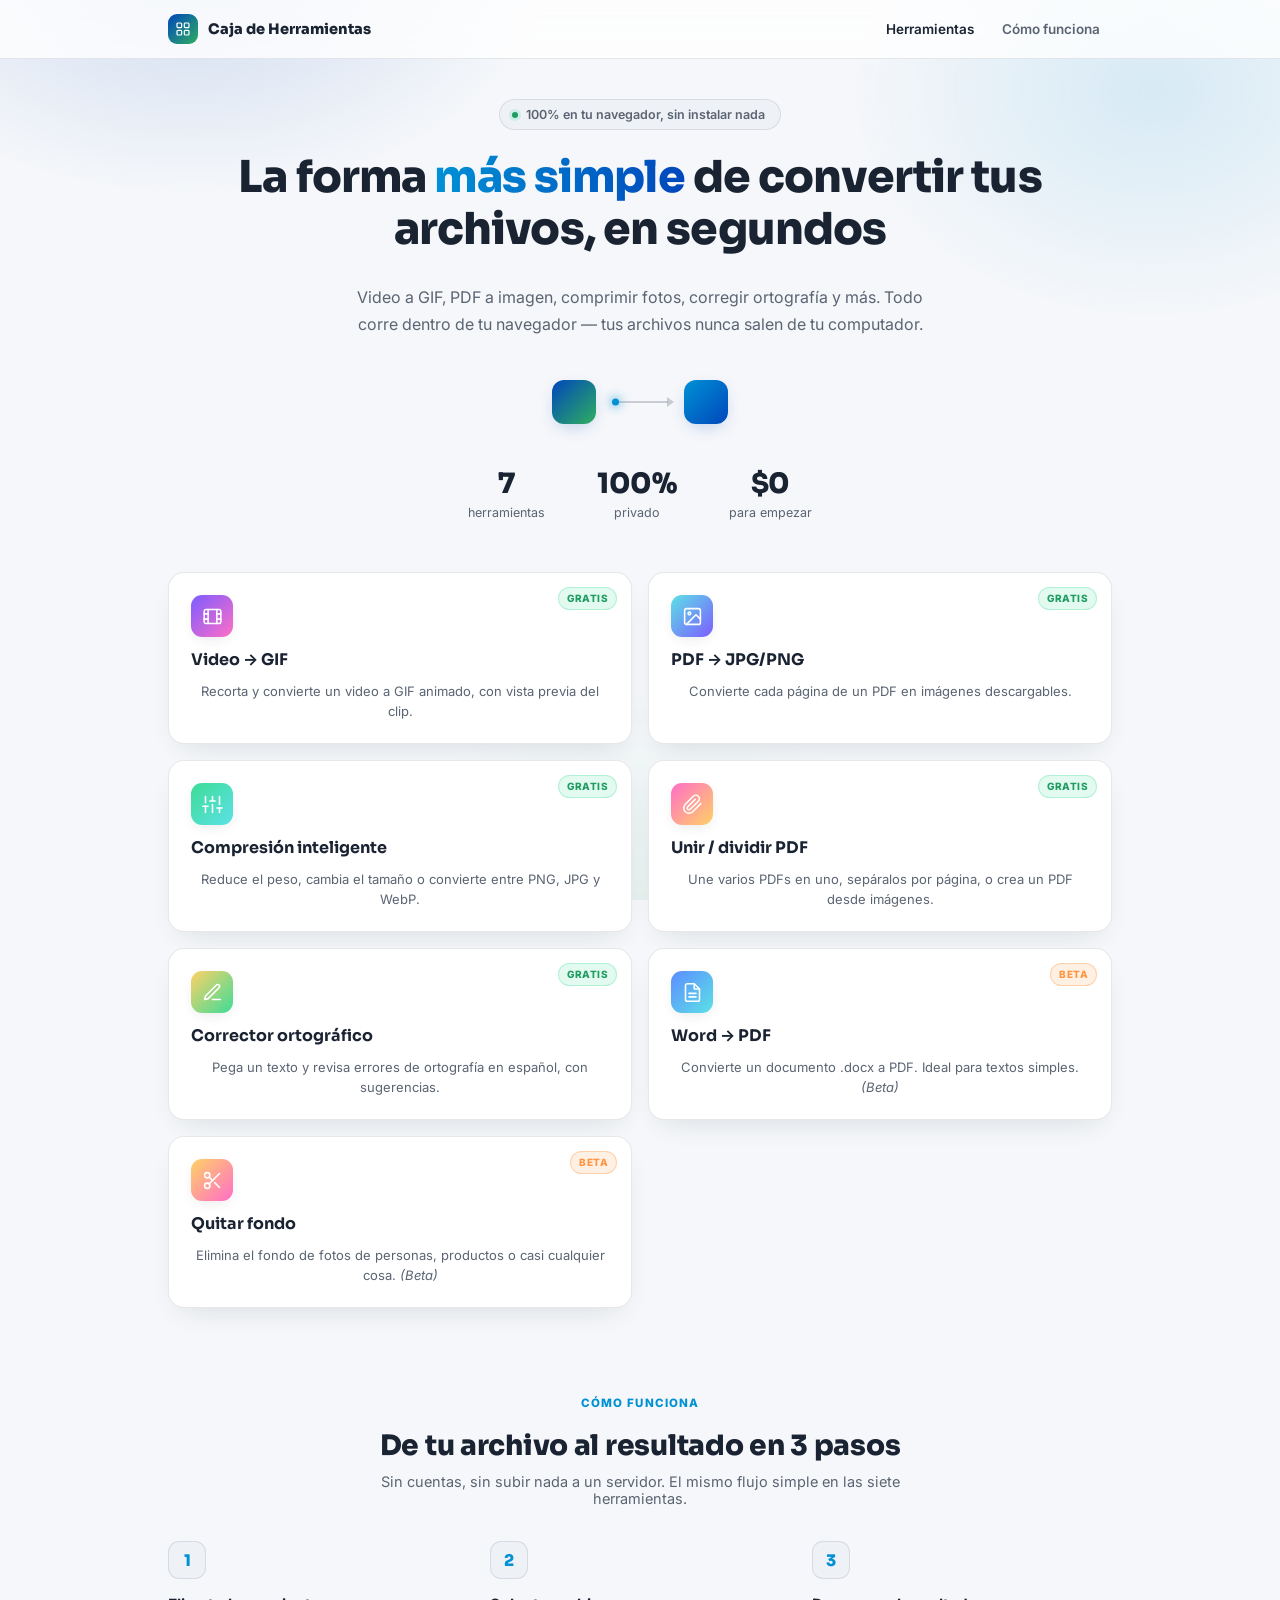
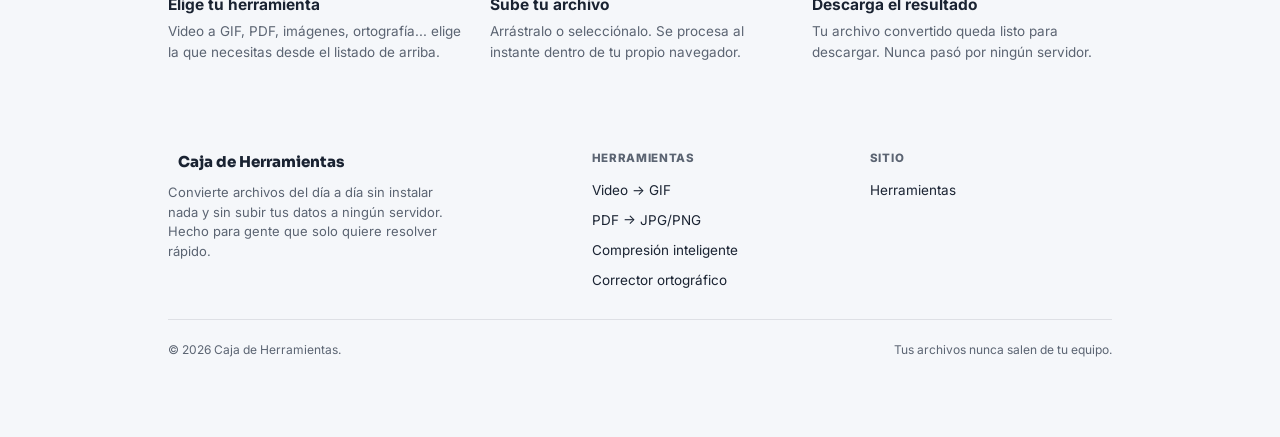
==== index.html @ 7383a906 "Copia inicial de banco (v2 tema claro) desde herramientas Tema claro inspirado en bci.cl (paleta azu" ====
<!DOCTYPE html>
<html lang="es">
<head>
<meta charset="UTF-8">
<meta name="viewport" content="width=device-width, initial-scale=1.0">
<meta name="theme-color" content="#f5f7fa">
<title>Caja de Herramientas</title>
<meta name="description" content="Convierte video a GIF, PDF a imagen, comprime fotos y más — todo 100% en tu navegador, sin subir archivos a ningún servidor.">
<link rel="icon" href="data:image/svg+xml,<svg xmlns=%22http://www.w3.org/2000/svg%22 viewBox=%220 0 100 100%22><text y=%22.9em%22 font-size=%2290%22>🧰</text></svg>">
<link rel="preconnect" href="https://fonts.googleapis.com">
<link rel="preconnect" href="https://fonts.gstatic.com" crossorigin>
<link href="https://fonts.googleapis.com/css2?family=Inter:wght@400;500;600;700&family=Sora:wght@600;700;800&display=swap" rel="stylesheet">
<link rel="stylesheet" href="assets/style.css?v=11">
<style>
  .section-head{
    text-align:center;
    margin:0 0 8px;
  }
  .section-head h2{
    font-size:28px;
    margin:0 0 10px;
    font-weight:800;
    letter-spacing:-0.01em;
  }
  .section-head p{ color:var(--muted); margin:0; font-size:14.5px; max-width:520px; margin-left:auto; margin-right:auto; }
  .section{ margin:88px 0; scroll-margin-top:84px; }
  .tool-card .plan-tag{ position:absolute; top:14px; right:14px; }
  .pricing-teaser{
    text-align:center;
    background:var(--panel);
    border:1px solid var(--border);
    border-radius:var(--radius);
    padding:44px 30px;
    margin-top:34px;
  }
  .pricing-teaser .cta-btn{ width:auto; display:inline-block; padding:14px 30px; margin-top:22px; }
</style>
</head>
<body>
<div class="bg-glow"></div>

<nav class="topnav">
  <div class="topnav-inner">
    <a class="topnav-brand" href="index.html">
      <span class="nav-badge"><svg viewBox="0 0 24 24" fill="none" stroke="currentColor" stroke-width="1.8" stroke-linecap="round" stroke-linejoin="round"><rect x="3" y="3" width="7" height="7" rx="1.5"></rect><rect x="14" y="3" width="7" height="7" rx="1.5"></rect><rect x="3" y="14" width="7" height="7" rx="1.5"></rect><rect x="14" y="14" width="7" height="7" rx="1.5"></rect></svg></span>
      <span class="brand-text">Caja de Herramientas</span>
    </a>
    <div class="topnav-links">
      <a href="index.html" class="active">Herramientas</a>
      <a href="#como-funciona">Cómo funciona</a>
    </div>
  </div>
</nav>

<div class="wrap wide">

  <section class="hero-section" id="herramientas">
    <span class="eyebrow"><span class="dot"></span> 100% en tu navegador, sin instalar nada</span>
    <h1>La forma <span class="grad">más simple</span> de convertir tus archivos, en segundos</h1>
    <p class="sub">Video a GIF, PDF a imagen, comprimir fotos, corregir ortografía y más. Todo corre dentro de tu navegador — tus archivos nunca salen de tu computador.</p>

    <div class="convert-anim" aria-hidden="true">
      <div class="convert-icon from">
        <span class="ci"><svg viewBox="0 0 24 24" fill="none" stroke="currentColor" stroke-width="1.8" stroke-linecap="round" stroke-linejoin="round"><rect x="2.5" y="4" width="19" height="16" rx="2"></rect><line x1="7" y1="4" x2="7" y2="20"></line><line x1="17" y1="4" x2="17" y2="20"></line><line x1="2.5" y1="9" x2="7" y2="9"></line><line x1="2.5" y1="15" x2="7" y2="15"></line><line x1="17" y1="9" x2="21.5" y2="9"></line><line x1="17" y1="15" x2="21.5" y2="15"></line></svg></span>
        <span class="ci"><svg viewBox="0 0 24 24" fill="none" stroke="currentColor" stroke-width="1.8" stroke-linecap="round" stroke-linejoin="round"><path d="M14 2H6a2 2 0 00-2 2v16a2 2 0 002 2h12a2 2 0 002-2V8z"></path><polyline points="14 2 14 8 20 8"></polyline><line x1="16" y1="13" x2="8" y2="13"></line><line x1="16" y1="17" x2="8" y2="17"></line></svg></span>
        <span class="ci"><svg viewBox="0 0 24 24" fill="none" stroke="currentColor" stroke-width="1.8" stroke-linecap="round" stroke-linejoin="round"><rect x="3" y="3" width="18" height="18" rx="2"></rect><circle cx="8.5" cy="8.5" r="1.5"></circle><path d="M21 15l-5-5L5 21"></path></svg></span>
      </div>
      <div class="convert-arrow"><span class="flow-dot"></span></div>
      <div class="convert-icon to">
        <span class="ci"><svg viewBox="0 0 24 24" fill="none" stroke="currentColor" stroke-width="1.8" stroke-linecap="round" stroke-linejoin="round"><rect x="3" y="3" width="18" height="18" rx="2"></rect><circle cx="8.5" cy="8.5" r="1.5"></circle><path d="M21 15l-5-5L5 21"></path></svg></span>
        <span class="ci"><svg viewBox="0 0 24 24" fill="none" stroke="currentColor" stroke-width="1.8" stroke-linecap="round" stroke-linejoin="round"><rect x="3" y="3" width="18" height="18" rx="2"></rect><circle cx="8.5" cy="8.5" r="1.5"></circle><path d="M21 15l-5-5L5 21"></path></svg></span>
        <span class="ci"><svg viewBox="0 0 24 24" fill="none" stroke="currentColor" stroke-width="1.8" stroke-linecap="round" stroke-linejoin="round"><path d="M14 2H6a2 2 0 00-2 2v16a2 2 0 002 2h12a2 2 0 002-2V8z"></path><polyline points="14 2 14 8 20 8"></polyline><line x1="16" y1="13" x2="8" y2="13"></line><line x1="16" y1="17" x2="8" y2="17"></line></svg></span>
      </div>
    </div>

    <div class="stat-row" style="margin-bottom:52px;">
      <div class="stat"><div class="n">7</div><div class="l">herramientas</div></div>
      <div class="stat"><div class="n">100%</div><div class="l">privado</div></div>
      <div class="stat"><div class="n">$0</div><div class="l">para empezar</div></div>
    </div>

    <div class="tool-grid" style="margin-top:34px;">
      <a class="tool-card" href="tools/video-a-gif.html" style="--tc-a:#7c5cff; --tc-b:#ff6ec7;">
        <div class="tool-icon"><svg viewBox="0 0 24 24" fill="none" stroke="currentColor" stroke-width="1.8" stroke-linecap="round" stroke-linejoin="round"><rect x="2.5" y="4" width="19" height="16" rx="2"></rect><line x1="7" y1="4" x2="7" y2="20"></line><line x1="17" y1="4" x2="17" y2="20"></line><line x1="2.5" y1="9" x2="7" y2="9"></line><line x1="2.5" y1="15" x2="7" y2="15"></line><line x1="17" y1="9" x2="21.5" y2="9"></line><line x1="17" y1="15" x2="21.5" y2="15"></line></svg></div>
        <h3>Video → GIF <span class="go-arrow">→</span></h3>
        <p>Recorta y convierte un video a GIF animado, con vista previa del clip.</p>
        <span class="plan-tag free">Gratis</span>
      </a>

      <a class="tool-card" href="tools/pdf-a-imagen.html" style="--tc-a:#5ce1e6; --tc-b:#7c5cff;">
        <div class="tool-icon"><svg viewBox="0 0 24 24" fill="none" stroke="currentColor" stroke-width="1.8" stroke-linecap="round" stroke-linejoin="round"><rect x="3" y="3" width="18" height="18" rx="2"></rect><circle cx="8.5" cy="8.5" r="1.5"></circle><path d="M21 15l-5-5L5 21"></path></svg></div>
        <h3>PDF → JPG/PNG <span class="go-arrow">→</span></h3>
        <p>Convierte cada página de un PDF en imágenes descargables.</p>
        <span class="plan-tag free">Gratis</span>
      </a>

      <a class="tool-card" href="tools/imagen.html" style="--tc-a:#3ddc97; --tc-b:#5ce1e6;">
        <div class="tool-icon"><svg viewBox="0 0 24 24" fill="none" stroke="currentColor" stroke-width="1.8" stroke-linecap="round" stroke-linejoin="round"><line x1="4" y1="21" x2="4" y2="14"></line><line x1="4" y1="10" x2="4" y2="3"></line><line x1="12" y1="21" x2="12" y2="12"></line><line x1="12" y1="8" x2="12" y2="3"></line><line x1="20" y1="21" x2="20" y2="16"></line><line x1="20" y1="12" x2="20" y2="3"></line><line x1="1" y1="14" x2="7" y2="14"></line><line x1="9" y1="8" x2="15" y2="8"></line><line x1="17" y1="16" x2="23" y2="16"></line></svg></div>
        <h3>Compresión inteligente <span class="go-arrow">→</span></h3>
        <p>Reduce el peso, cambia el tamaño o convierte entre PNG, JPG y WebP.</p>
        <span class="plan-tag free">Gratis</span>
      </a>

      <a class="tool-card" href="tools/pdf-utilidades.html" style="--tc-a:#ff6ec7; --tc-b:#ffd166;">
        <div class="tool-icon"><svg viewBox="0 0 24 24" fill="none" stroke="currentColor" stroke-width="1.8" stroke-linecap="round" stroke-linejoin="round"><path d="M21.44 11.05l-9.19 9.19a6 6 0 01-8.49-8.49l9.19-9.19a4 4 0 015.66 5.66l-9.2 9.19a2 2 0 01-2.83-2.83l8.49-8.48"></path></svg></div>
        <h3>Unir / dividir PDF <span class="go-arrow">→</span></h3>
        <p>Une varios PDFs en uno, sepáralos por página, o crea un PDF desde imágenes.</p>
        <span class="plan-tag free">Gratis</span>
      </a>

      <a class="tool-card" href="tools/corrector.html" style="--tc-a:#ffd166; --tc-b:#3ddc97;">
        <div class="tool-icon"><svg viewBox="0 0 24 24" fill="none" stroke="currentColor" stroke-width="1.8" stroke-linecap="round" stroke-linejoin="round"><path d="M12 20h9"></path><path d="M16.5 3.5a2.121 2.121 0 013 3L7 19l-4 1 1-4L16.5 3.5z"></path></svg></div>
        <h3>Corrector ortográfico <span class="go-arrow">→</span></h3>
        <p>Pega un texto y revisa errores de ortografía en español, con sugerencias.</p>
        <span class="plan-tag free">Gratis</span>
      </a>

      <a class="tool-card" href="tools/word-a-pdf.html" style="--tc-a:#5c8dff; --tc-b:#5ce1e6;">
        <div class="tool-icon"><svg viewBox="0 0 24 24" fill="none" stroke="currentColor" stroke-width="1.8" stroke-linecap="round" stroke-linejoin="round"><path d="M14 2H6a2 2 0 00-2 2v16a2 2 0 002 2h12a2 2 0 002-2V8z"></path><polyline points="14 2 14 8 20 8"></polyline><line x1="16" y1="13" x2="8" y2="13"></line><line x1="16" y1="17" x2="8" y2="17"></line></svg></div>
        <h3>Word → PDF <span class="go-arrow">→</span></h3>
        <p>Convierte un documento .docx a PDF. Ideal para textos simples. <em>(Beta)</em></p>
        <span class="plan-tag beta">Beta</span>
      </a>

      <a class="tool-card" href="tools/quitar-fondo.html" style="--tc-a:#ffd166; --tc-b:#ff6ec7;">
        <div class="tool-icon"><svg viewBox="0 0 24 24" fill="none" stroke="currentColor" stroke-width="1.8" stroke-linecap="round" stroke-linejoin="round"><circle cx="6" cy="6" r="3"></circle><circle cx="6" cy="18" r="3"></circle><line x1="20" y1="4" x2="8.12" y2="15.88"></line><line x1="14.47" y1="14.48" x2="20" y2="20"></line><line x1="8.12" y1="8.12" x2="12" y2="12"></line></svg></div>
        <h3>Quitar fondo <span class="go-arrow">→</span></h3>
        <p>Elimina el fondo de fotos de personas, productos o casi cualquier cosa. <em>(Beta)</em></p>
        <span class="plan-tag beta">Beta</span>
      </a>
    </div>
  </section>

  <section class="section" id="como-funciona">
    <div class="section-head">
      <div class="eyebrow-label">Cómo funciona</div>
      <h2>De tu archivo al resultado en 3 pasos</h2>
      <p>Sin cuentas, sin subir nada a un servidor. El mismo flujo simple en las siete herramientas.</p>
    </div>
    <div class="steps-grid">
      <div class="step-card">
        <div class="num">1</div>
        <h4>Elige tu herramienta</h4>
        <p>Video a GIF, PDF, imágenes, ortografía... elige la que necesitas desde el listado de arriba.</p>
      </div>
      <div class="step-card">
        <div class="num">2</div>
        <h4>Sube tu archivo</h4>
        <p>Arrástralo o selecciónalo. Se procesa al instante dentro de tu propio navegador.</p>
      </div>
      <div class="step-card">
        <div class="num">3</div>
        <h4>Descarga el resultado</h4>
        <p>Tu archivo convertido queda listo para descargar. Nunca pasó por ningún servidor.</p>
      </div>
    </div>
  </section>

  <footer>
    <div class="site-footer-grid">
      <div>
        <div class="brand-col">
          <span class="nav-badge"><svg viewBox="0 0 24 24" fill="none" stroke="currentColor" stroke-width="1.8" stroke-linecap="round" stroke-linejoin="round"><rect x="3" y="3" width="7" height="7" rx="1.5"></rect><rect x="14" y="3" width="7" height="7" rx="1.5"></rect><rect x="3" y="14" width="7" height="7" rx="1.5"></rect><rect x="14" y="14" width="7" height="7" rx="1.5"></rect></svg></span>
          <span class="name">Caja de Herramientas</span>
        </div>
        <p class="tagline">Convierte archivos del día a día sin instalar nada y sin subir tus datos a ningún servidor. Hecho para gente que solo quiere resolver rápido.</p>
      </div>
      <div>
        <h5>Herramientas</h5>
        <ul>
          <li><a href="tools/video-a-gif.html">Video → GIF</a></li>
          <li><a href="tools/pdf-a-imagen.html">PDF → JPG/PNG</a></li>
          <li><a href="tools/imagen.html">Compresión inteligente</a></li>
          <li><a href="tools/corrector.html">Corrector ortográfico</a></li>
        </ul>
      </div>
      <div>
        <h5>Sitio</h5>
        <ul>
          <li><a href="index.html">Herramientas</a></li>
        </ul>
      </div>
    </div>
    <div class="footer-bottom">
      <span>© 2026 Caja de Herramientas.</span>
      <span>Tus archivos nunca salen de tu equipo.</span>
    </div>
  </footer>
</div>
</body>
</html>
---- assets/style.css ----
:root{
  --bg:#f5f7fa;
  --panel:rgba(255,255,255,0.85);
  --panel-solid:#ffffff;
  --panel-2:#eef1f6;
  --border:rgba(26,35,50,0.10);
  --border-strong:rgba(26,35,50,0.20);
  --text:#1a2332;
  --muted:#5b6472;
  --accent:#0047bb;
  --accent-2:#0091d5;
  --accent-3:#2fae60;
  --danger:#d1394a;
  --ok:#1f9d63;
  --radius:18px;
  --radius-sm:12px;
}
*{box-sizing:border-box;}
html{ overflow-x:hidden; min-height:100%; }
body{
  margin:0;
  font-family:"Inter", -apple-system,BlinkMacSystemFont,"Segoe UI",Roboto,Helvetica,Arial,sans-serif;
  background:var(--bg);
  color:var(--text);
  min-height:100%;
  position:relative;
  -webkit-font-smoothing:antialiased;
}
h1, h2, h3, .brand-text{
  font-family:"Sora", "Inter", -apple-system, sans-serif;
}

.bg-glow{
  position:fixed;
  inset:0;
  z-index:0;
  pointer-events:none;
  background:
    radial-gradient(600px 400px at 15% -5%, rgba(0,71,187,0.16), transparent 60%),
    radial-gradient(500px 380px at 90% 10%, rgba(0,145,213,0.12), transparent 60%),
    radial-gradient(500px 500px at 50% 110%, rgba(47,174,96,0.10), transparent 60%);
  animation:drift 18s ease-in-out infinite alternate;
}
@keyframes drift{
  0%{ transform:translate3d(0,0,0) scale(1); }
  100%{ transform:translate3d(0,-18px,0) scale(1.04); }
}

.wrap{
  position:relative;
  z-index:1;
  max-width:720px;
  margin:0 auto;
  padding:32px 18px 80px;
}
.wrap.wide{ max-width:980px; }

.back-link{
  display:inline-flex;
  align-items:center;
  gap:6px;
  color:var(--muted);
  text-decoration:none;
  font-size:13px;
  font-weight:600;
  margin-bottom:18px;
  transition:color .15s ease;
}
.back-link:hover{ color:var(--text); }

/* Top navigation */
.topnav{
  position:sticky;
  top:0;
  z-index:15;
  background:rgba(255,255,255,0.78);
  backdrop-filter:blur(16px);
  -webkit-backdrop-filter:blur(16px);
  border-bottom:1px solid var(--border);
}
.topnav-inner{
  max-width:980px;
  margin:0 auto;
  padding:13px 18px;
  display:flex;
  align-items:center;
  justify-content:space-between;
  gap:12px;
}
.topnav-brand{
  display:flex;
  align-items:center;
  gap:10px;
  text-decoration:none;
  color:var(--text);
  font-weight:800;
  font-size:14.5px;
  white-space:nowrap;
}
.topnav-brand .nav-badge{
  width:30px;
  height:30px;
  border-radius:9px;
  background:linear-gradient(135deg,var(--accent),var(--accent-3));
  display:flex;
  align-items:center;
  justify-content:center;
  flex-shrink:0;
}
.topnav-brand .nav-badge svg{ width:16px; height:16px; stroke:#fff; }
.topnav-links{
  display:flex;
  gap:4px;
  align-items:center;
}
.topnav-links a{
  color:var(--muted);
  text-decoration:none;
  font-size:13.5px;
  font-weight:600;
  padding:8px 12px;
  border-radius:8px;
  transition:background .15s ease, color .15s ease;
  white-space:nowrap;
}
.topnav-links a:hover{ color:var(--text); background:var(--panel-2); }
.topnav-links a.active{ color:var(--text); }
.topnav-links a.cta{
  color:#fff;
  background:linear-gradient(90deg,var(--accent),var(--accent-3));
}
.topnav-links a.cta:hover{ opacity:.9; color:#fff; }

@media (max-width:520px){
  .topnav-brand span.brand-text{ display:none; }
  .topnav-links a:not(.cta){ padding:8px 9px; font-size:12.5px; }
}

/* Plan tags & Pro hints */
.plan-tag{
  display:inline-block;
  font-size:10px;
  font-weight:800;
  letter-spacing:.04em;
  text-transform:uppercase;
  padding:3px 8px;
  border-radius:999px;
  line-height:1.5;
}
.plan-tag.free{
  background:rgba(61,220,151,0.14);
  border:1px solid rgba(61,220,151,0.3);
  color:var(--ok);
}
.plan-tag.beta{
  background:rgba(255,149,64,0.14);
  border:1px solid rgba(255,149,64,0.35);
  color:#ff9540;
}

/* Pricing (sin usar en esta versión, no hay plan pago) */
.pricing-grid{
  display:grid;
  grid-template-columns:1fr 1fr;
  gap:20px;
  margin-top:28px;
}
.price-card{
  background:var(--panel);
  backdrop-filter:blur(18px);
  -webkit-backdrop-filter:blur(18px);
  border:1px solid var(--border);
  border-radius:var(--radius);
  padding:28px 26px;
  position:relative;
  animation:rise .4s ease both;
}
.price-card.featured{
  border-color:var(--accent);
  box-shadow:0 16px 50px rgba(0,71,187,.18);
}
.price-card .ribbon{
  position:absolute;
  top:-13px;
  right:26px;
  background:linear-gradient(90deg,var(--accent),var(--accent-3));
  color:#fff;
  font-size:11px;
  font-weight:800;
  letter-spacing:.03em;
  padding:5px 13px;
  border-radius:999px;
}
.price-card h3{ margin:0 0 6px; font-size:19px; }
.price-card .price-sub{ color:var(--muted); font-size:13px; margin-bottom:14px; }
.price-card .price-was{
  display:flex;
  align-items:center;
  gap:9px;
  font-size:15px;
  font-weight:700;
  color:var(--muted);
  text-decoration:line-through;
  margin-bottom:6px;
}
.price-card .price-was .offer-tag{
  text-decoration:none;
  font-size:10.5px;
  font-weight:800;
  text-transform:uppercase;
  letter-spacing:.04em;
  color:#ffd166;
  background:rgba(255,209,102,0.12);
  border:1px solid rgba(255,209,102,0.3);
  padding:3px 9px;
  border-radius:999px;
}
.price-card .price{ font-size:36px; font-weight:800; margin:0 0 2px; letter-spacing:-0.02em; }
.price-card .price .cur{ font-size:16px; font-weight:700; color:var(--muted); vertical-align:top; margin-right:2px; }
.price-card .price small{ font-size:13px; color:var(--muted); font-weight:600; }
.price-card ul{
  list-style:none;
  padding:0;
  margin:22px 0;
  display:flex;
  flex-direction:column;
  gap:11px;
}
.price-card li{
  display:flex;
  align-items:flex-start;
  gap:9px;
  font-size:13.5px;
  color:var(--text);
  line-height:1.4;
}
.price-card li.locked{ color:var(--muted); }
.price-card li .ic{ flex-shrink:0; margin-top:1px; }
.price-card li .ic.check{ color:var(--ok); }
.price-card li .ic.lock{ color:var(--muted); }
button.cta-btn, a.cta-btn{
  display:block;
  width:100%;
  text-align:center;
  padding:13px;
  border-radius:11px;
  border:none;
  font-size:14.5px;
  font-weight:700;
  cursor:pointer;
  text-decoration:none;
  transition:transform .12s ease, opacity .15s ease;
}
.cta-btn.solid{
  background:linear-gradient(90deg,var(--accent),var(--accent-3));
  color:#fff;
  box-shadow:0 8px 24px rgba(0,71,187,0.22);
}
.cta-btn.outline{
  background:var(--panel-2);
  border:1px solid var(--border-strong);
  color:var(--text);
}
.cta-btn:hover{ opacity:.92; }
.cta-btn:active{ transform:scale(.98); }

.trust-row{
  display:flex;
  justify-content:center;
  gap:22px;
  flex-wrap:wrap;
  margin:20px 0 6px;
  font-size:12.5px;
  color:var(--muted);
}
.trust-row span{ display:flex; align-items:center; gap:6px; }

/* Eyebrow badge */
.eyebrow{
  display:inline-flex;
  align-items:center;
  gap:8px;
  font-size:12.5px;
  font-weight:600;
  color:var(--muted);
  background:var(--panel-2);
  border:1px solid var(--border);
  padding:7px 15px 7px 12px;
  border-radius:999px;
  margin-bottom:22px;
}
.eyebrow .dot{
  width:6px; height:6px; border-radius:50%;
  background:var(--ok);
  box-shadow:0 0 0 3px rgba(61,220,151,0.18);
  flex-shrink:0;
}
.eyebrow-label{
  display:block;
  font-size:11.5px;
  font-weight:800;
  letter-spacing:.09em;
  text-transform:uppercase;
  color:var(--accent-2);
  margin-bottom:18px;
}

/* Hero */
.hero-section{ text-align:center; padding:8px 0 0; }
.hero-section h1{
  font-size:44px;
  line-height:1.18;
  font-weight:800;
  letter-spacing:-0.02em;
  margin:0 0 28px;
}
.hero-section h1 .grad{
  background:linear-gradient(90deg,var(--accent-2),var(--accent));
  -webkit-background-clip:text;
  background-clip:text;
  color:transparent;
}
.hero-section .sub{
  max-width:600px;
  margin:0 auto;
  color:var(--muted);
  font-size:16px;
  line-height:1.7;
}
.convert-anim{
  display:flex;
  align-items:center;
  justify-content:center;
  gap:16px;
  margin:40px auto;
  height:48px;
}
.convert-icon{
  position:relative;
  width:44px;
  height:44px;
  border-radius:12px;
  flex-shrink:0;
  box-shadow:0 6px 18px -6px rgba(0,71,187,0.3);
}
.convert-icon.from{ background:linear-gradient(135deg,var(--accent),var(--accent-3)); }
.convert-icon.to{ background:linear-gradient(135deg,var(--accent-2),var(--accent)); }
.convert-icon .ci{
  position:absolute;
  inset:0;
  display:flex;
  align-items:center;
  justify-content:center;
  opacity:0;
  animation:icon-cycle 6s ease-in-out infinite;
}
.convert-icon .ci svg{ width:20px; height:20px; stroke:#fff; }
.convert-icon .ci:nth-child(1){ animation-delay:0s; }
.convert-icon .ci:nth-child(2){ animation-delay:-2s; }
.convert-icon .ci:nth-child(3){ animation-delay:-4s; }
@keyframes icon-cycle{
  0%{ opacity:0; transform:scale(.8) rotate(-8deg); }
  6%{ opacity:1; transform:scale(1) rotate(0deg); }
  28%{ opacity:1; transform:scale(1) rotate(0deg); }
  34%{ opacity:0; transform:scale(.8) rotate(8deg); }
  100%{ opacity:0; }
}
.convert-arrow{
  position:relative;
  width:56px;
  height:2px;
  background:var(--border-strong);
  border-radius:999px;
}
.convert-arrow::after{
  content:"";
  position:absolute;
  right:-6px;
  top:50%;
  transform:translateY(-50%);
  border-style:solid;
  border-width:5px 0 5px 7px;
  border-color:transparent transparent transparent var(--border-strong);
}
.convert-arrow .flow-dot{
  position:absolute;
  top:50%;
  left:0;
  width:7px;
  height:7px;
  border-radius:50%;
  background:var(--accent-2);
  box-shadow:0 0 10px 2px rgba(0,145,213,0.5);
  transform:translateY(-50%);
  animation:flow 1.6s linear infinite;
}
@keyframes flow{
  0%{ left:0%; opacity:0; }
  10%{ opacity:1; }
  88%{ opacity:1; }
  100%{ left:96%; opacity:0; }
}
.hero-actions{
  display:flex;
  gap:12px;
  justify-content:center;
  flex-wrap:wrap;
  margin-bottom:46px;
}
.hero-actions .cta-btn{ width:auto; padding:14px 26px; font-size:15px; }

.stat-row{
  display:flex;
  justify-content:center;
  gap:52px;
  flex-wrap:wrap;
  margin-bottom:58px;
}
.stat-row .stat{ text-align:center; }
.stat-row .stat .n{
  font-size:28px;
  font-weight:800;
  letter-spacing:-0.01em;
  font-family:"Sora","Inter",sans-serif;
}
.stat-row .stat .l{ font-size:12.5px; color:var(--muted); margin-top:4px; }

/* Product mockup / browser frame */
.browser-frame{
  max-width:700px;
  margin:0 auto 70px;
  border-radius:16px;
  overflow:visible;
  position:relative;
}
.browser-frame .chrome-inner{
  border-radius:16px;
  overflow:hidden;
  background:var(--panel-solid);
  border:1px solid var(--border-strong);
  box-shadow:0 40px 90px -24px rgba(26,35,50,0.18);
}
.browser-frame .chrome{
  display:flex;
  align-items:center;
  gap:6px;
  padding:11px 14px;
  background:var(--panel-2);
  border-bottom:1px solid var(--border);
}
.browser-frame .chrome i{ width:10px; height:10px; border-radius:50%; background:#3a3f4d; display:block; }
.browser-frame .chrome .url{
  margin-left:10px;
  font-size:11.5px;
  color:var(--muted);
  background:var(--panel-solid);
  border:1px solid var(--border);
  padding:5px 12px;
  border-radius:6px;
  max-width:240px;
  text-align:left;
}
.browser-frame .content{ padding:28px 26px 30px; text-align:left; }
.mock-row{ display:flex; align-items:center; gap:10px; margin-bottom:18px; }
.mock-file-chip{
  display:flex; align-items:center; gap:10px;
  background:var(--panel-2); border:1px solid var(--border);
  border-radius:10px; padding:9px 13px; font-size:12.5px; color:var(--muted);
}
.mock-preview{
  height:150px;
  border-radius:12px;
  background:linear-gradient(120deg,#5c8dff 0%, #7c5cff 45%, #ff6ec7 100%);
  margin-bottom:18px;
  position:relative;
  overflow:hidden;
}
.mock-preview::after{
  content:"";
  position:absolute; inset:0;
  background:linear-gradient(180deg, transparent 55%, rgba(26,35,50,0.112) 100%);
}
.mock-timeline{
  height:6px; border-radius:999px; background:var(--panel-2); border:1px solid var(--border);
  margin-bottom:22px; position:relative; overflow:hidden;
}
.mock-timeline i{
  position:absolute; top:0; bottom:0; left:22%; right:38%;
  background:linear-gradient(90deg,var(--accent),var(--accent-2));
  border-radius:999px;
}
.mock-sliders{ display:grid; grid-template-columns:1fr 1fr; gap:16px; }
.mock-slider .lbl{ display:flex; justify-content:space-between; font-size:11.5px; color:var(--muted); margin-bottom:7px; }
.mock-slider .track{ height:5px; border-radius:999px; background:var(--panel-2); border:1px solid var(--border); position:relative; }
.mock-slider .track i{ position:absolute; top:50%; width:13px; height:13px; border-radius:50%; background:#fff; border:2px solid var(--accent); transform:translate(-50%,-50%); }
.floating-card{
  position:absolute;
  right:-14px;
  bottom:-22px;
  display:flex;
  align-items:center;
  gap:11px;
  background:var(--panel-solid);
  border:1px solid var(--border-strong);
  border-radius:13px;
  padding:12px 16px;
  box-shadow:0 18px 44px -12px rgba(26,35,50,0.18);
  max-width:210px;
}
.floating-card .fc-icon{
  width:34px; height:34px; border-radius:9px; flex-shrink:0;
  background:linear-gradient(135deg,var(--ok),var(--accent-2));
  display:flex; align-items:center; justify-content:center; color:#08281c; font-weight:800; font-size:15px;
}
.floating-card .fc-title{ font-size:12.5px; font-weight:700; }
.floating-card .fc-sub{ font-size:11px; color:var(--muted); }

@media (max-width:720px){
  .hero-section h1{ font-size:32px; }
  .stat-row{ gap:30px; }
  .floating-card{ display:none; }
}

/* Trust bar */
.trust-bar{ text-align:center; margin:0 0 70px; }
.trust-bar .items{
  display:flex;
  justify-content:center;
  gap:32px;
  flex-wrap:wrap;
  color:var(--muted);
  font-size:14.5px;
  font-weight:600;
}

/* Steps */
.steps-grid{
  display:grid;
  grid-template-columns:repeat(3, 1fr);
  gap:22px;
  margin-top:34px;
}
.step-card{ text-align:left; }
.step-card .num{
  width:38px; height:38px;
  border-radius:11px;
  background:var(--panel-2);
  border:1px solid var(--border);
  display:flex; align-items:center; justify-content:center;
  font-weight:800;
  color:var(--accent-2);
  margin-bottom:16px;
  font-family:"Sora",sans-serif;
}
.step-card h4{ margin:0 0 7px; font-size:15.5px; font-weight:700; }
.step-card p{ margin:0; color:var(--muted); font-size:13.5px; line-height:1.55; }

@media (max-width:720px){
  .steps-grid{ grid-template-columns:1fr; }
}

/* Footer */
.site-footer-grid{
  display:grid;
  grid-template-columns:1.6fr 1fr 1fr;
  gap:36px;
  text-align:left;
  margin-bottom:30px;
}
.site-footer-grid .brand-col{ display:flex; align-items:center; gap:10px; }
.site-footer-grid .brand-col span.name{ font-weight:800; font-size:15px; font-family:"Sora",sans-serif; }
.site-footer-grid .tagline{ color:var(--muted); font-size:13px; margin-top:12px; max-width:280px; line-height:1.5; }
.site-footer-grid h5{
  font-size:11.5px;
  text-transform:uppercase;
  letter-spacing:.06em;
  color:var(--muted);
  margin:0 0 14px;
  font-weight:800;
}
.site-footer-grid ul{ list-style:none; padding:0; margin:0; display:flex; flex-direction:column; gap:10px; }
.site-footer-grid a{ color:var(--text); text-decoration:none; font-size:13.5px; }
.site-footer-grid a:hover{ color:var(--accent-2); }
.footer-bottom{
  padding-top:22px;
  border-top:1px solid var(--border);
  display:flex;
  justify-content:space-between;
  flex-wrap:wrap;
  gap:8px;
  color:var(--muted);
  font-size:12px;
}

@media (max-width:640px){
  .pricing-grid{ grid-template-columns:1fr; }
  .site-footer-grid{ grid-template-columns:1fr; gap:24px; }
}

header{
  text-align:center;
  margin-bottom:22px;
}
.logo-badge{
  display:inline-flex;
  align-items:center;
  justify-content:center;
  width:56px;
  height:56px;
  border-radius:16px;
  background:linear-gradient(135deg,var(--accent),var(--accent-3));
  margin-bottom:16px;
  box-shadow:0 10px 26px -6px rgba(0,71,187,0.32);
}
.logo-badge svg{ width:26px; height:26px; stroke:#fff; }
header h1{
  font-size:33px;
  margin:0 0 10px;
  letter-spacing:-0.02em;
  font-weight:700;
  color:var(--text);
}
header p{
  color:var(--muted);
  margin:0;
  font-size:14.5px;
}

.steps{
  display:flex;
  justify-content:center;
  gap:8px;
  margin:22px 0 24px;
}
.step{
  display:flex;
  align-items:center;
  gap:6px;
  padding:6px 12px 6px 8px;
  border-radius:999px;
  background:var(--panel-2);
  border:1px solid var(--border);
  font-size:12.5px;
  color:var(--muted);
  transition:all .25s ease;
}
.step .num{
  width:18px;
  height:18px;
  border-radius:50%;
  background:#2a2f3d;
  display:flex;
  align-items:center;
  justify-content:center;
  font-size:11px;
  font-weight:700;
  color:var(--muted);
  transition:all .25s ease;
}
.step.active{
  color:var(--text);
  border-color:var(--border-strong);
  background:linear-gradient(90deg,rgba(0,71,187,0.16),rgba(0,145,213,0.1));
}
.step.active .num{
  background:linear-gradient(135deg,var(--accent),var(--accent-2));
  color:#fff;
}
.step.done .num{ background:var(--ok); color:#08281c; }

.card{
  background:var(--panel);
  backdrop-filter:blur(18px);
  -webkit-backdrop-filter:blur(18px);
  border:1px solid var(--border);
  border-radius:var(--radius);
  padding:22px;
  margin-bottom:16px;
  box-shadow:0 10px 40px rgba(26,35,50,0.08);
  animation:rise .4s ease both;
}
@keyframes rise{
  from{ opacity:0; transform:translateY(10px); }
  to{ opacity:1; transform:translateY(0); }
}

.drop{
  border:2px dashed var(--border-strong);
  border-radius:var(--radius);
  padding:42px 16px;
  text-align:center;
  cursor:pointer;
  transition:border-color .18s ease, background .18s ease, transform .18s ease;
  background:var(--panel-2);
}
.drop:hover{ transform:translateY(-2px); border-color:var(--accent-2); }
.drop.dragover{
  border-color:var(--accent);
  background:#20263a;
  transform:scale(1.01);
}
.drop .icon{
  font-size:38px;
  margin-bottom:10px;
  display:inline-block;
  transition:transform .2s ease;
}
.drop:hover .icon{ transform:scale(1.12) rotate(-6deg); }
.drop .main{
  font-weight:700;
  margin-bottom:4px;
  font-size:15.5px;
}
.drop .sub{
  color:var(--muted);
  font-size:13px;
}
input[type=file]{ display:none; }

.file-chip{
  display:none;
  align-items:center;
  gap:10px;
  margin-top:14px;
  padding:10px 14px;
  background:var(--panel-2);
  border:1px solid var(--border);
  border-radius:var(--radius-sm);
  font-size:13px;
}
.file-chip.show{ display:flex; }
.file-chip .name{ flex:1; overflow:hidden; text-overflow:ellipsis; white-space:nowrap; }
.file-chip .change{
  color:var(--accent-2);
  cursor:pointer;
  font-weight:600;
  font-size:12.5px;
  white-space:nowrap;
}

video{
  width:100%;
  border-radius:12px;
  display:block;
  margin-top:16px;
  background:#000;
}

.timeline{
  position:relative;
  height:34px;
  margin-top:18px;
}
.timeline-track{
  position:absolute;
  top:14px;
  left:0; right:0;
  height:6px;
  border-radius:999px;
  background:var(--panel-2);
  border:1px solid var(--border);
  overflow:hidden;
}
.timeline-range{
  position:absolute;
  top:0; bottom:0;
  background:linear-gradient(90deg,var(--accent),var(--accent-2));
}
.range-thumb{
  position:absolute;
  top:0;
  width:100%;
  margin:0;
  -webkit-appearance:none;
  appearance:none;
  background:transparent;
  pointer-events:none;
}
.range-thumb::-webkit-slider-thumb{
  -webkit-appearance:none;
  pointer-events:auto;
  width:20px;
  height:20px;
  border-radius:50%;
  background:#fff;
  border:3px solid var(--accent);
  cursor:grab;
  margin-top:7px;
  box-shadow:0 2px 8px rgba(26,35,50,0.128);
}
.range-thumb::-moz-range-thumb{
  pointer-events:auto;
  width:16px;
  height:16px;
  border-radius:50%;
  background:#fff;
  border:3px solid var(--accent);
  cursor:grab;
}
.range-thumb::-webkit-slider-runnable-track{ background:transparent; }
.range-thumb::-moz-range-track{ background:transparent; }

.timeline-labels{
  display:flex;
  justify-content:space-between;
  margin-top:6px;
  font-size:12px;
  color:var(--muted);
}
.timeline-labels .dur{ color:var(--text); font-weight:700; }

.preview-btn{
  margin-top:12px;
  width:100%;
  padding:10px;
  border-radius:10px;
  border:1px solid var(--border-strong);
  background:var(--panel-2);
  color:var(--text);
  font-size:13.5px;
  font-weight:600;
  cursor:pointer;
  display:flex;
  align-items:center;
  justify-content:center;
  gap:8px;
  transition:background .15s ease, transform .1s ease;
}
.preview-btn:hover{ background:#242a38; }
.preview-btn:active{ transform:scale(.99); }
.preview-btn.playing{ border-color:var(--accent-2); color:var(--accent-2); }

.grid{
  display:grid;
  grid-template-columns:1fr 1fr;
  gap:16px;
  margin-top:6px;
}
.field{
  display:flex;
  flex-direction:column;
  gap:8px;
}
.field label{
  font-size:12px;
  color:var(--muted);
  display:flex;
  justify-content:space-between;
}
.field input[type=range]{
  width:100%;
  accent-color:var(--accent);
}
.field select{
  width:100%;
  background:var(--panel-2);
  border:1px solid var(--border);
  color:var(--text);
  padding:10px 12px;
  border-radius:10px;
  font-size:13.5px;
}
.field .value{
  color:var(--text);
  font-weight:700;
}

button.primary{
  width:100%;
  margin-top:20px;
  padding:15px;
  border:none;
  border-radius:12px;
  background:linear-gradient(90deg,var(--accent),var(--accent-3));
  background-size:160% auto;
  color:#fff;
  font-size:15.5px;
  font-weight:700;
  cursor:pointer;
  transition:transform .12s ease, box-shadow .2s ease, background-position .3s ease;
  box-shadow:0 8px 24px rgba(0,71,187,0.22);
}
button.primary:hover:not(:disabled){ background-position:60% center; }
button.primary:disabled{
  opacity:.5;
  cursor:not-allowed;
  box-shadow:none;
}
button.primary:not(:disabled):active{
  transform:scale(.98);
}

.progress-wrap{
  margin-top:16px;
  display:none;
}
.progress-wrap.show{ display:block; }
.progress-bar{
  height:10px;
  border-radius:999px;
  background:var(--panel-2);
  overflow:hidden;
  border:1px solid var(--border);
  position:relative;
}
.progress-fill{
  height:100%;
  width:0%;
  background:linear-gradient(90deg,var(--accent),var(--accent-2),var(--accent-3));
  background-size:200% auto;
  animation:shine 2s linear infinite;
  transition:width .2s ease;
}
.progress-label{
  margin-top:8px;
  font-size:12.5px;
  color:var(--muted);
  text-align:center;
  display:flex;
  align-items:center;
  justify-content:center;
  gap:8px;
}
.spin{
  display:inline-block;
  animation:spin 1s linear infinite;
}
@keyframes spin{ to{ transform:rotate(360deg); } }

.result{
  display:none;
  text-align:center;
  position:relative;
  overflow:hidden;
}
.result.show{ display:block; animation:pop .45s cubic-bezier(.2,1.4,.4,1) both; }
@keyframes pop{
  0%{ opacity:0; transform:scale(.9); }
  100%{ opacity:1; transform:scale(1); }
}
.result-badge{
  display:inline-block;
  font-size:12px;
  font-weight:700;
  letter-spacing:.04em;
  text-transform:uppercase;
  color:var(--ok);
  background:rgba(61,220,151,0.12);
  border:1px solid rgba(61,220,151,0.3);
  padding:4px 10px;
  border-radius:999px;
  margin-bottom:14px;
}
.result img{
  max-width:100%;
  border-radius:14px;
  border:1px solid var(--border);
  background:#000;
  box-shadow:0 12px 40px rgba(26,35,50,0.128);
}
.result .meta{
  color:var(--muted);
  font-size:13px;
  margin:12px 0 16px;
}
.result-actions{
  display:flex;
  gap:10px;
  justify-content:center;
  flex-wrap:wrap;
}
a.download{
  display:inline-flex;
  align-items:center;
  gap:8px;
  padding:12px 22px;
  border-radius:10px;
  background:var(--ok);
  color:#08281c;
  font-weight:700;
  text-decoration:none;
  transition:transform .12s ease;
}
a.download:active{ transform:scale(.97); }
button.ghost{
  padding:12px 20px;
  border-radius:10px;
  background:transparent;
  border:1px solid var(--border-strong);
  color:var(--text);
  font-weight:600;
  cursor:pointer;
  transition:background .15s ease;
}
button.ghost:hover{ background:var(--panel-2); }

.toast{
  position:fixed;
  left:50%;
  bottom:24px;
  transform:translate(-50%, 20px);
  background:#fdecee;
  border:1px solid #f3c2c9;
  color:var(--danger);
  padding:12px 18px;
  border-radius:12px;
  font-size:13.5px;
  max-width:90vw;
  box-shadow:0 10px 30px rgba(26,35,50,0.128);
  opacity:0;
  pointer-events:none;
  transition:opacity .25s ease, transform .25s ease;
  z-index:20;
}
.toast.show{
  opacity:1;
  transform:translate(-50%, 0);
}
.toast.success{
  background:#e6f6ee;
  border:1px solid #b7e6cc;
  color:var(--ok);
}

.confetti-canvas{
  position:fixed;
  inset:0;
  pointer-events:none;
  z-index:10;
}

.footer-note{
  text-align:center;
  color:var(--muted);
  font-size:12px;
  margin-top:26px;
}

.hidden{ display:none !important; }

/* Hub / tool grid */
.tool-grid{
  display:grid;
  grid-template-columns:repeat(2, 1fr);
  gap:16px;
  margin-top:8px;
}
.tool-card{
  display:flex;
  flex-direction:column;
  gap:12px;
  background:var(--panel-solid);
  border:1px solid var(--border);
  border-radius:16px;
  padding:22px;
  text-decoration:none;
  color:var(--text);
  box-shadow:0 12px 30px -14px rgba(26,35,50,0.16);
  transition:transform .16s ease, border-color .16s ease, box-shadow .16s ease, background .16s ease;
  position:relative;
}
.tool-card:hover{
  transform:translateY(-3px);
  border-color:var(--border-strong);
  background:var(--panel-2);
  box-shadow:0 20px 40px -16px rgba(26,35,50,0.18);
}
.tool-card .tool-icon{
  width:42px;
  height:42px;
  border-radius:11px;
  display:flex;
  align-items:center;
  justify-content:center;
  background:linear-gradient(135deg, var(--tc-a, var(--accent)), var(--tc-b, var(--accent-3)));
  box-shadow:0 4px 14px -4px rgba(26,35,50,0.128);
}
.tool-card .tool-icon svg{ width:21px; height:21px; stroke:#fff; }
.tool-card h3{
  margin:0;
  font-size:16px;
  font-weight:700;
  display:flex;
  align-items:center;
  gap:6px;
}
.tool-card h3 .go-arrow{
  opacity:0;
  transform:translateX(-3px);
  transition:opacity .16s ease, transform .16s ease;
  color:var(--muted);
  font-size:14px;
}
.tool-card:hover h3 .go-arrow{ opacity:1; transform:translateX(0); }
.tool-card p{
  margin:0;
  color:var(--muted);
  font-size:13px;
  line-height:1.5;
}
.tool-card .tag{
  position:absolute;
  top:14px;
  right:14px;
  font-size:10px;
  font-weight:700;
  text-transform:uppercase;
  letter-spacing:.04em;
  padding:3px 8px;
  border-radius:999px;
  background:rgba(255,209,102,0.14);
  border:1px solid rgba(255,209,102,0.3);
  color:#ffd166;
}

@media (max-width:640px){
  .tool-grid{ grid-template-columns:1fr; }
  .grid{ grid-template-columns:1fr; }
  .steps{ gap:6px; }
  .step span.label{ display:none; }
}
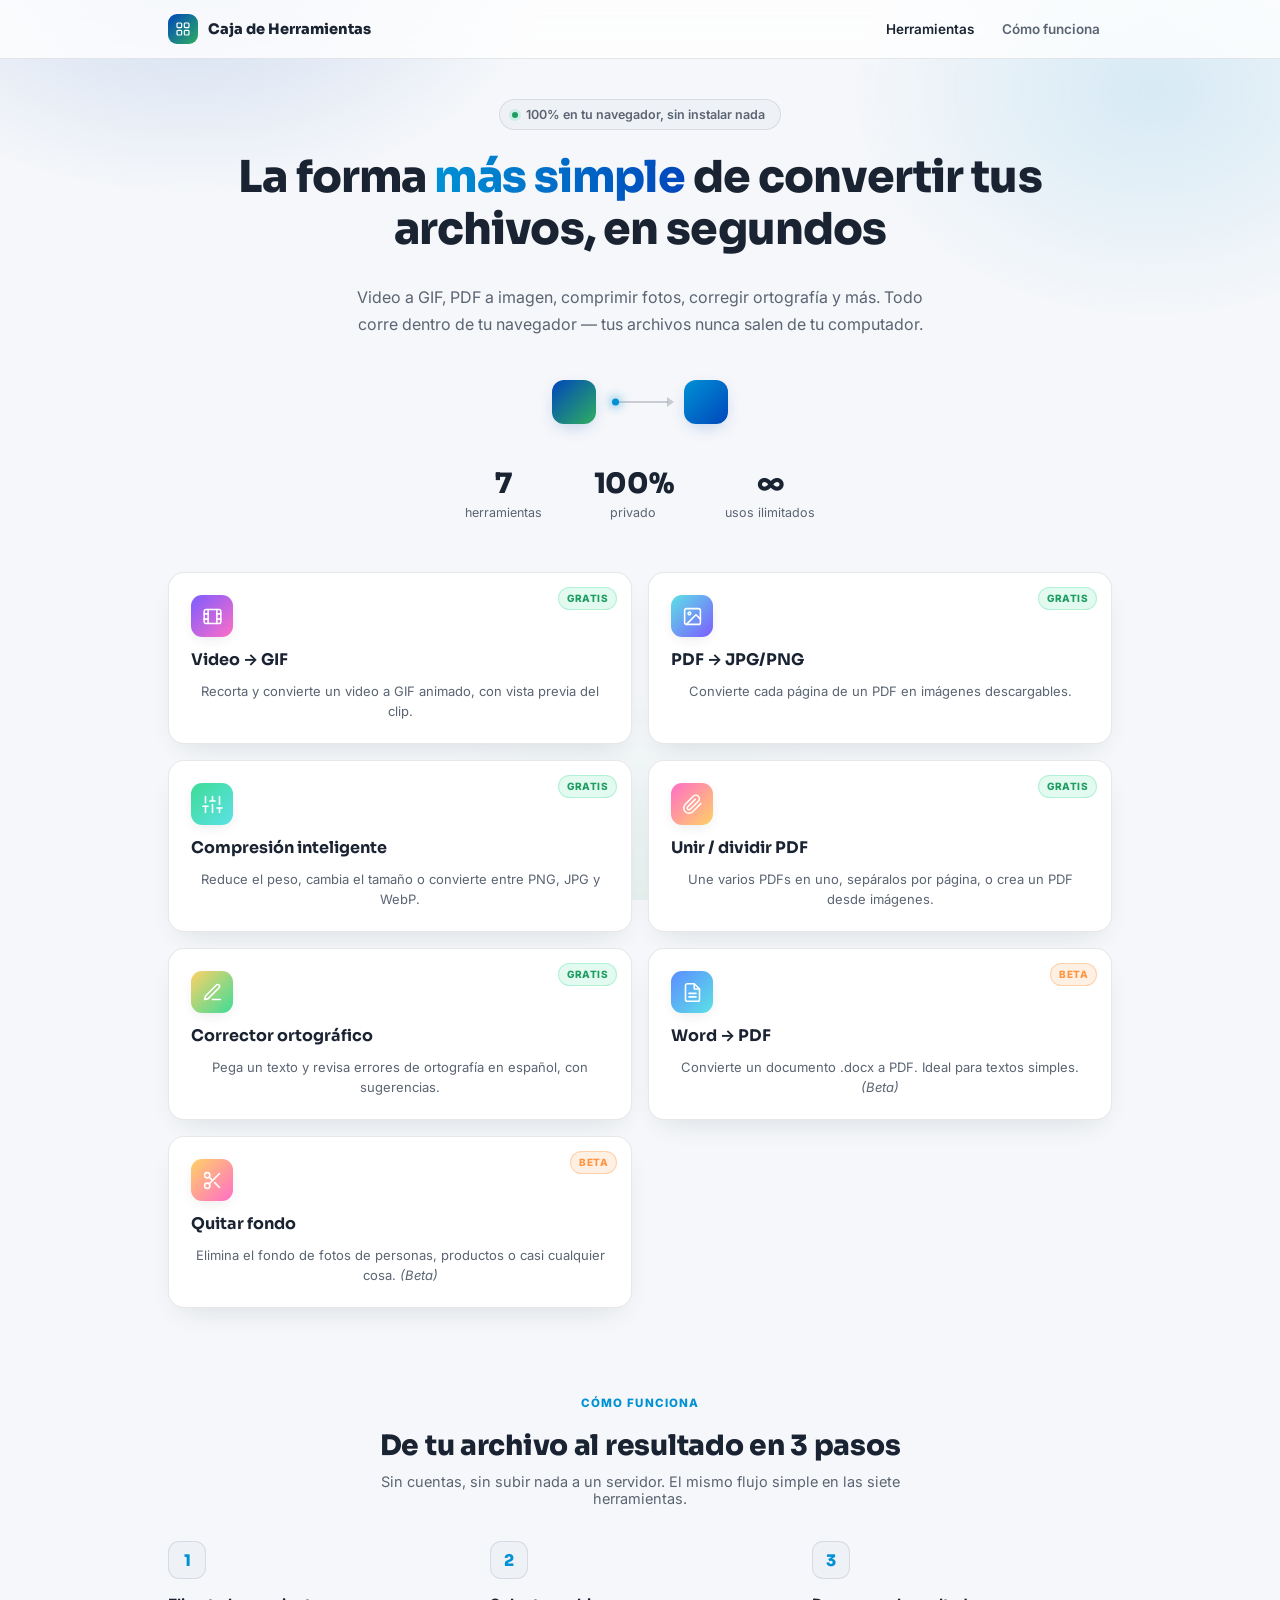
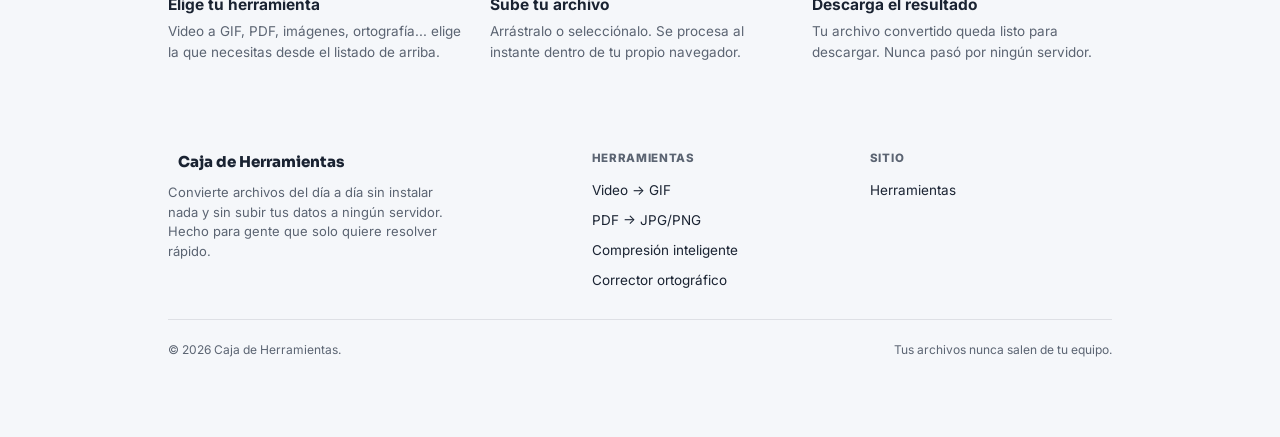
==== commit 56ccc85f: "Quitar el stat "$0 para empezar" (implicaba un plan pago)" ====
--- a/index.html
+++ b/index.html
@@ -76,7 +76,7 @@
     <div class="stat-row" style="margin-bottom:52px;">
       <div class="stat"><div class="n">7</div><div class="l">herramientas</div></div>
       <div class="stat"><div class="n">100%</div><div class="l">privado</div></div>
-      <div class="stat"><div class="n">$0</div><div class="l">para empezar</div></div>
+      <div class="stat"><div class="n">∞</div><div class="l">usos ilimitados</div></div>
     </div>
 
     <div class="tool-grid" style="margin-top:34px;">
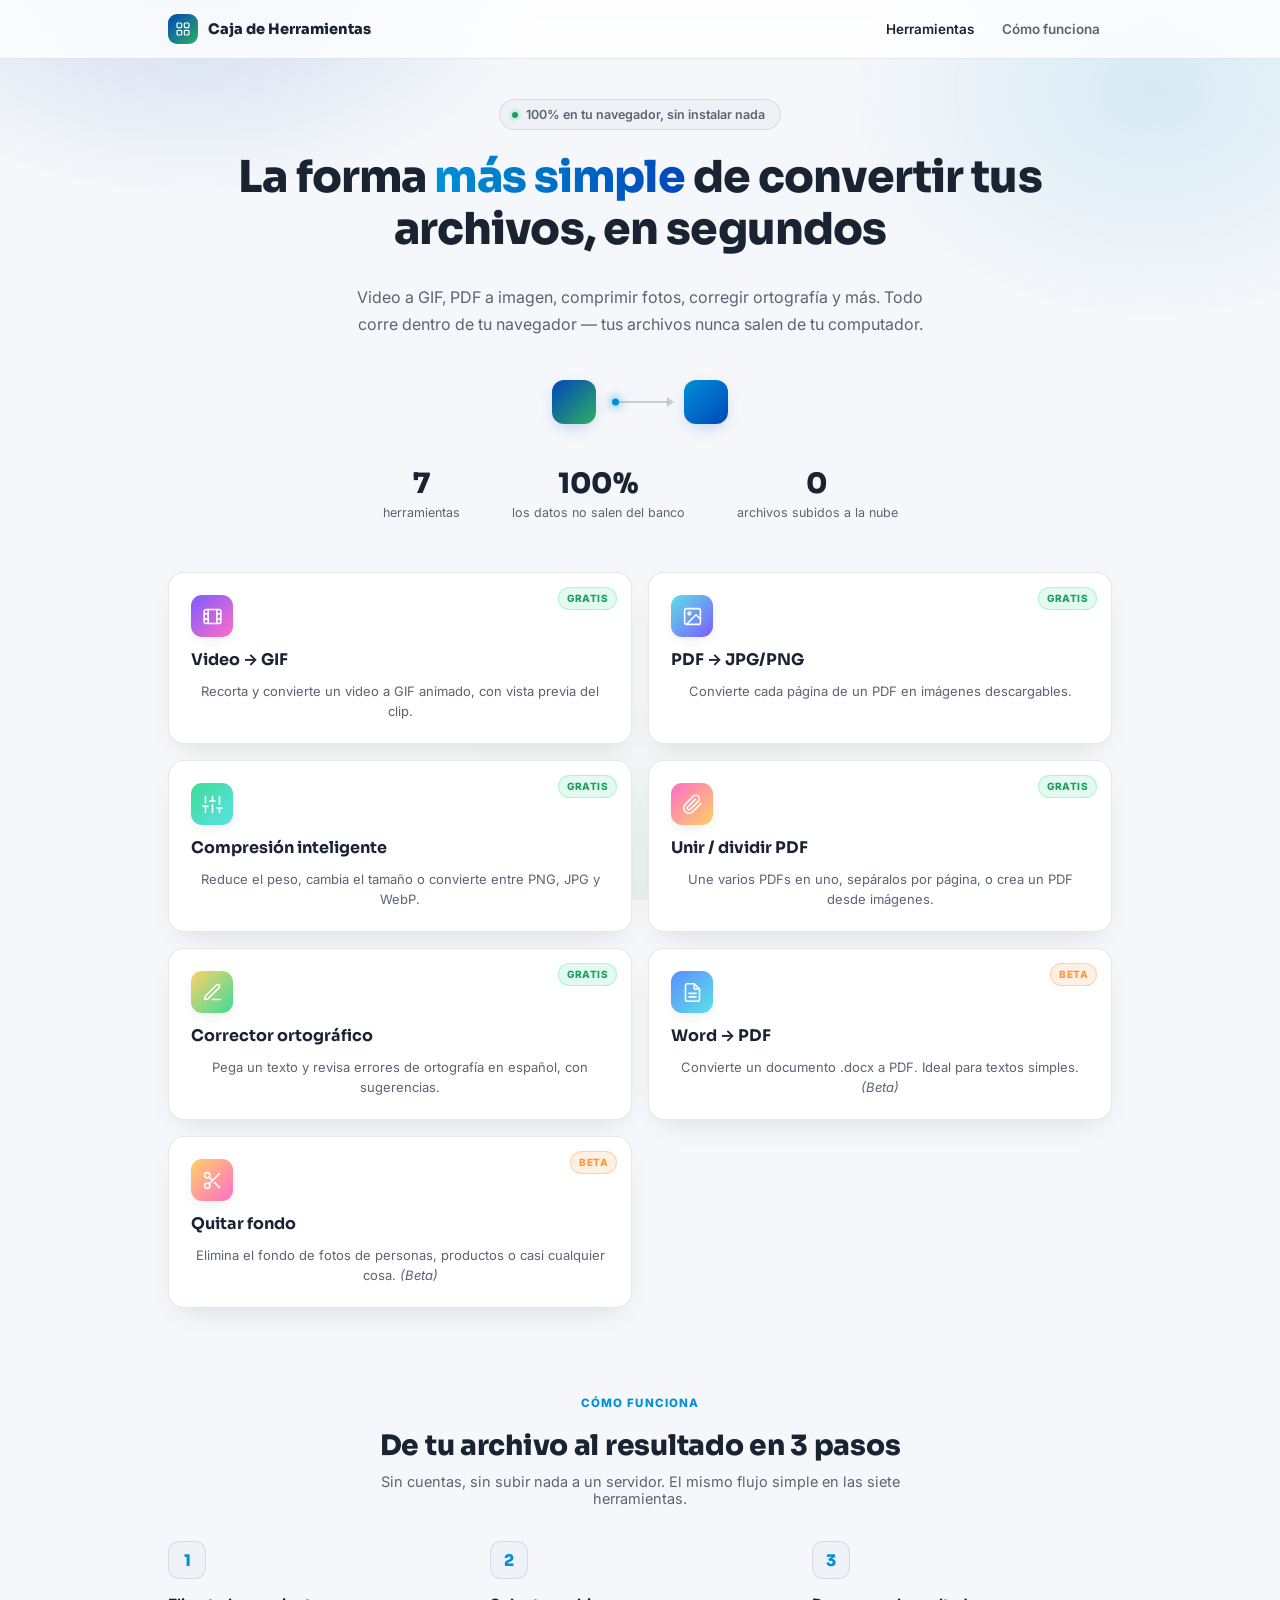
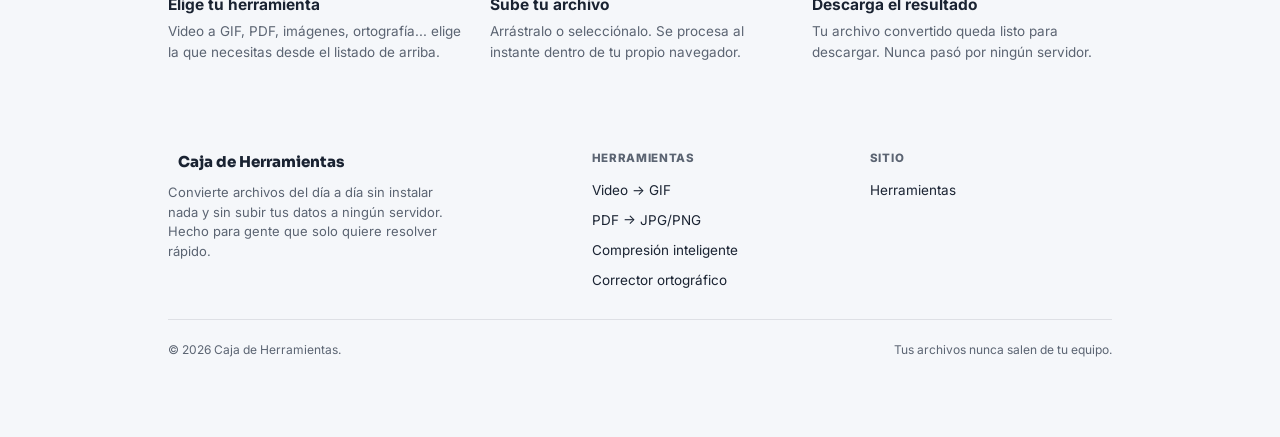
==== commit 6a53aed3: "Reforzar el mensaje de herramientas para banco en los stats del hero" ====
--- a/index.html
+++ b/index.html
@@ -75,8 +75,8 @@
 
     <div class="stat-row" style="margin-bottom:52px;">
       <div class="stat"><div class="n">7</div><div class="l">herramientas</div></div>
-      <div class="stat"><div class="n">100%</div><div class="l">privado</div></div>
-      <div class="stat"><div class="n">∞</div><div class="l">usos ilimitados</div></div>
+      <div class="stat"><div class="n">100%</div><div class="l">los datos no salen del banco</div></div>
+      <div class="stat"><div class="n">0</div><div class="l">archivos subidos a la nube</div></div>
     </div>
 
     <div class="tool-grid" style="margin-top:34px;">
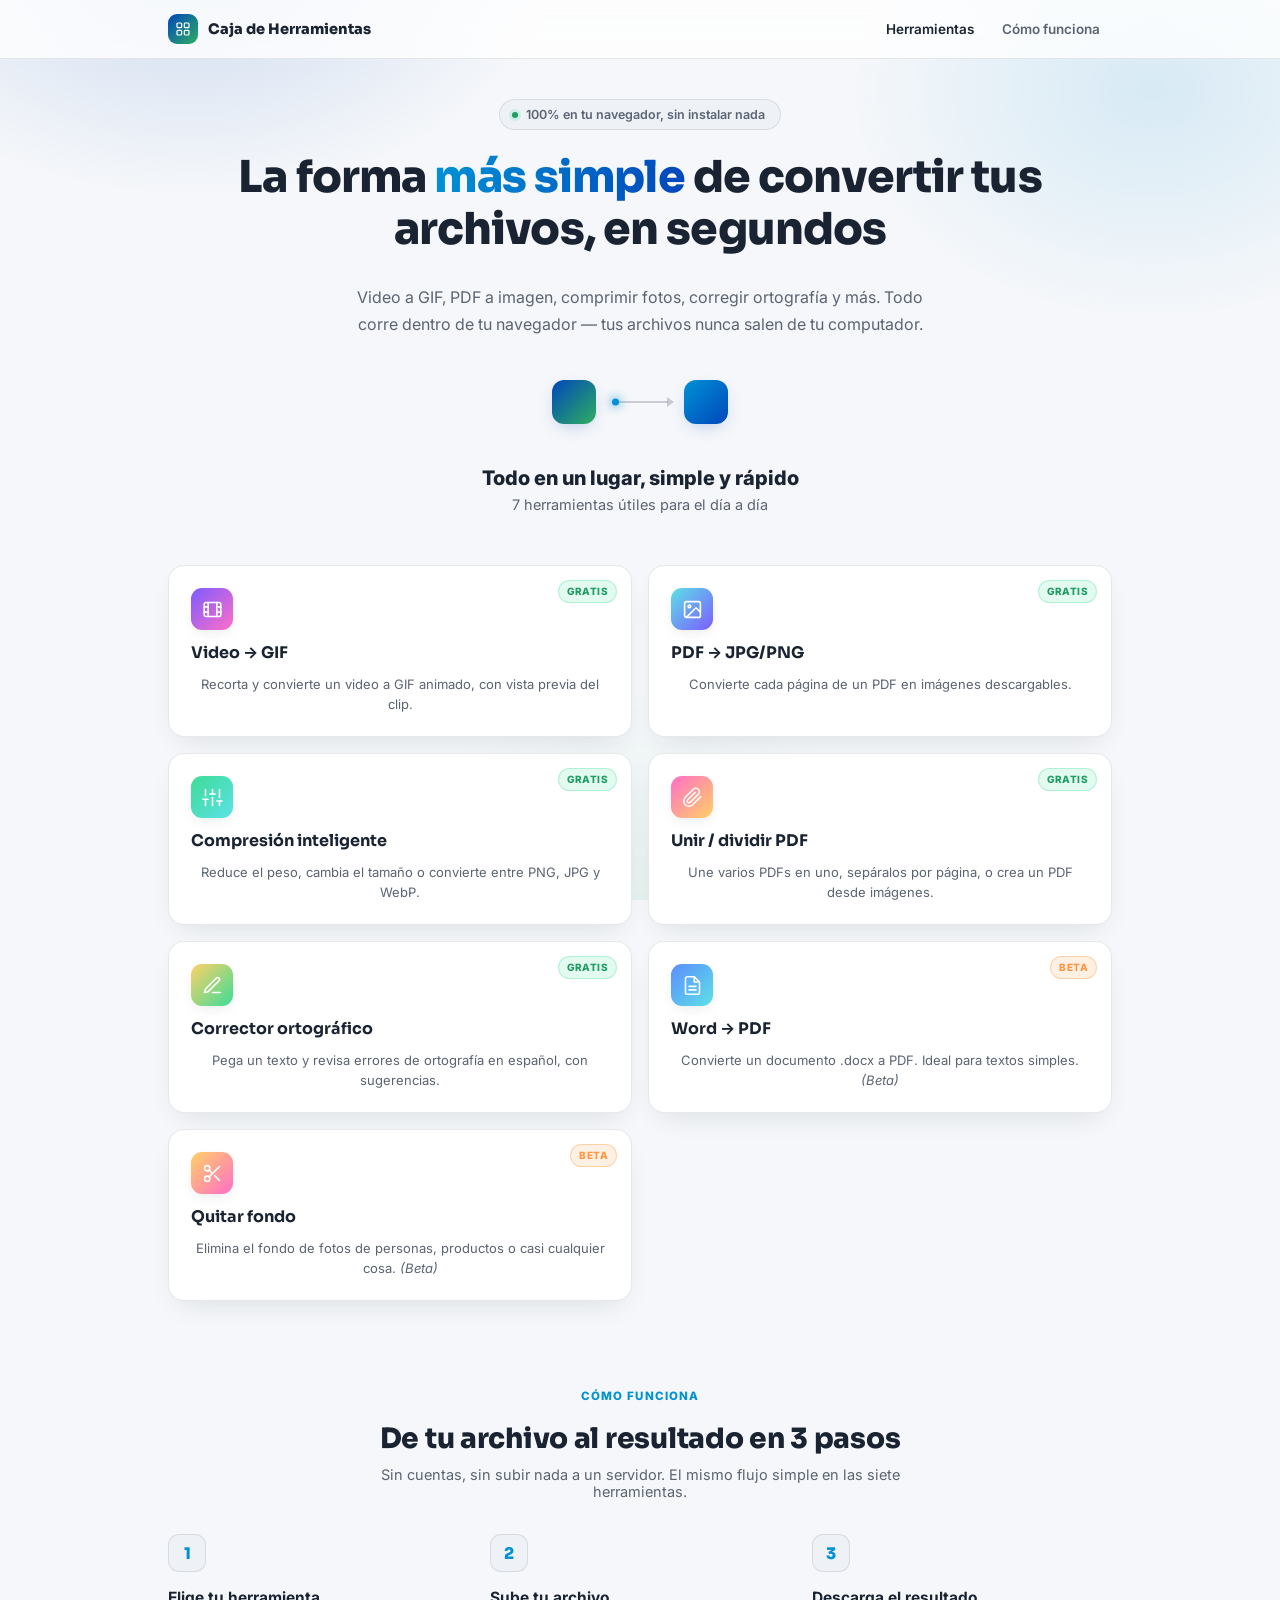
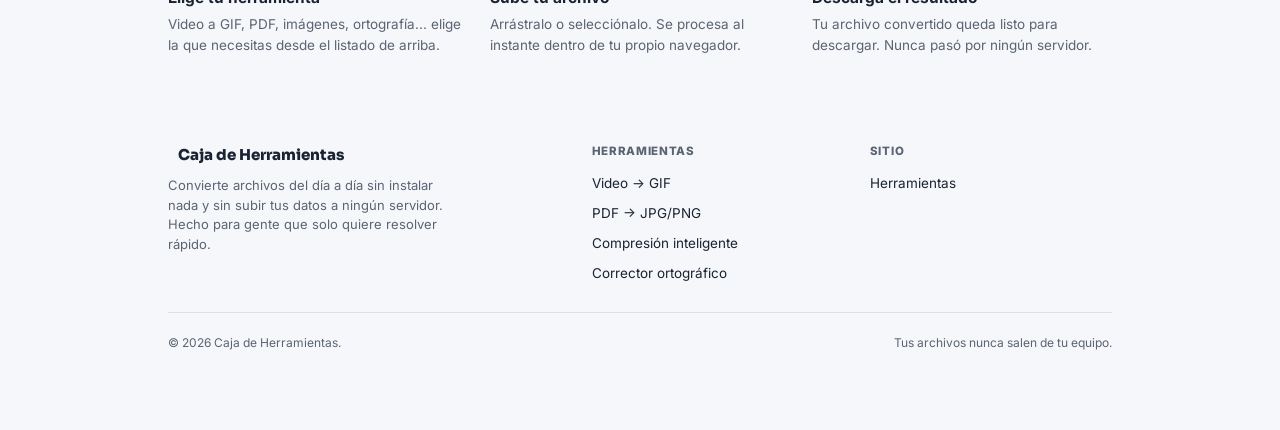
==== commit 1063860d: "Reemplazar los stats por un mensaje directo: todo en un lugar, simple y rápido" ====
--- a/index.html
+++ b/index.html
@@ -73,10 +73,9 @@
       </div>
     </div>
 
-    <div class="stat-row" style="margin-bottom:52px;">
-      <div class="stat"><div class="n">7</div><div class="l">herramientas</div></div>
-      <div class="stat"><div class="n">100%</div><div class="l">los datos no salen del banco</div></div>
-      <div class="stat"><div class="n">0</div><div class="l">archivos subidos a la nube</div></div>
+    <div style="text-align:center; margin-bottom:52px;">
+      <p style="font-weight:800; font-size:20px; margin:0 0 6px; color:var(--text);">Todo en un lugar, simple y rápido</p>
+      <p style="color:var(--muted); margin:0; font-size:14.5px;">7 herramientas útiles para el día a día</p>
     </div>
 
     <div class="tool-grid" style="margin-top:34px;">
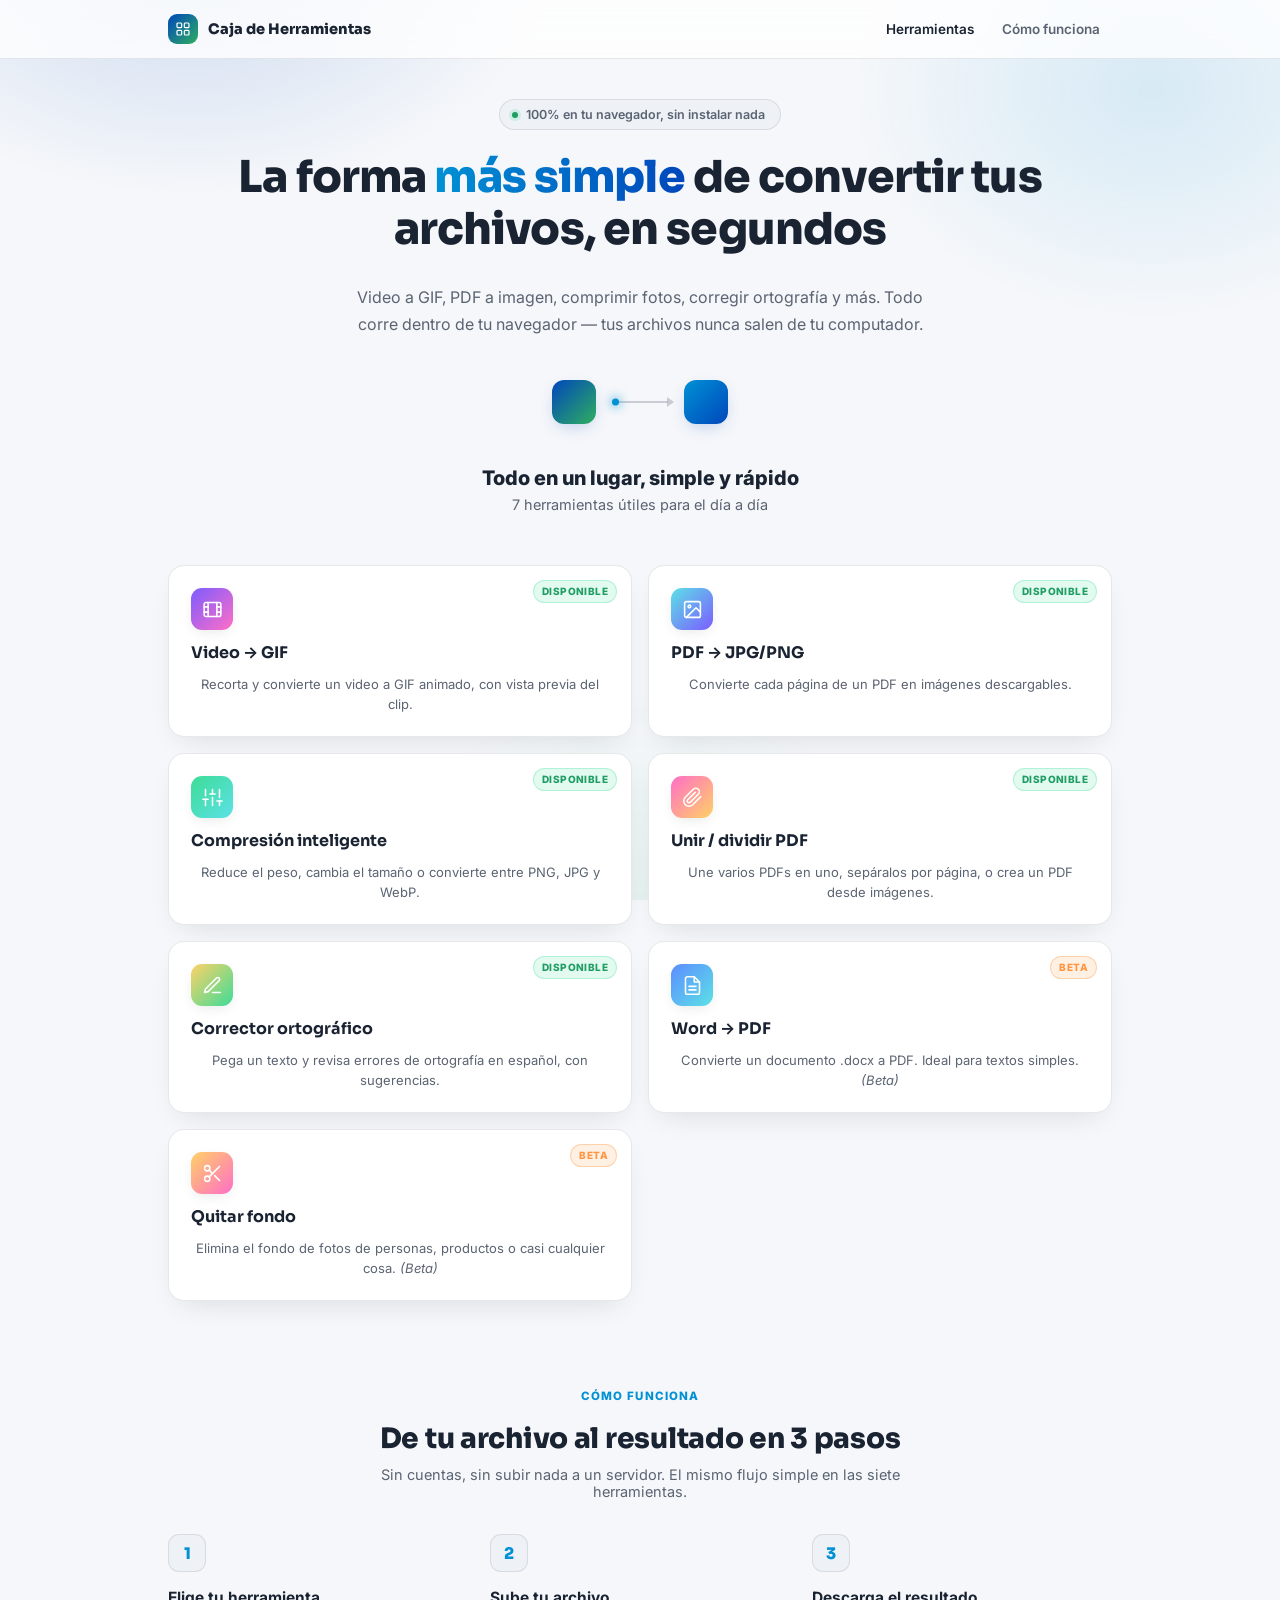
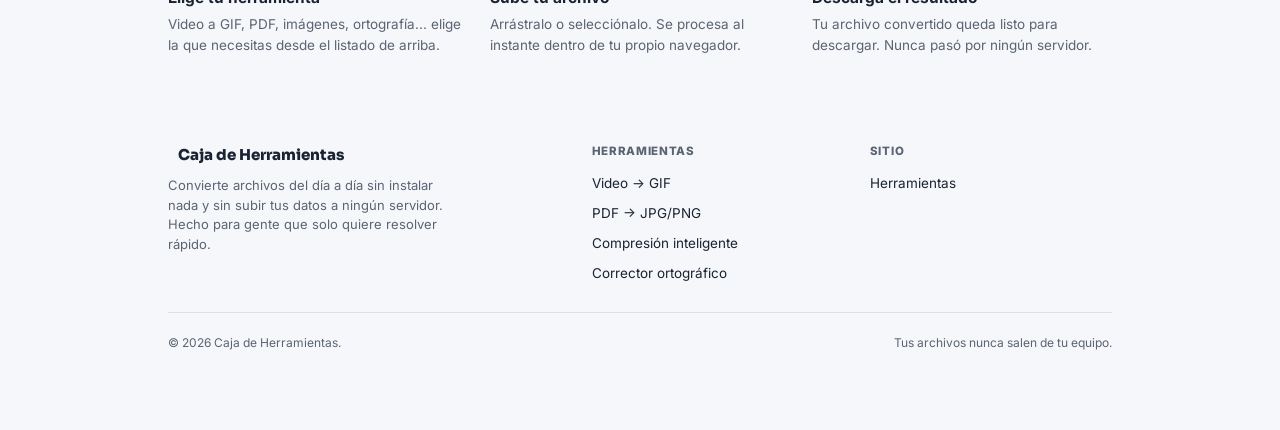
==== commit dbde8c76: "Cambiar la etiqueta "Gratis" por "Disponible" (mejor encaje para un piloto interno de banco)" ====
--- a/index.html
+++ b/index.html
@@ -83,35 +83,35 @@
         <div class="tool-icon"><svg viewBox="0 0 24 24" fill="none" stroke="currentColor" stroke-width="1.8" stroke-linecap="round" stroke-linejoin="round"><rect x="2.5" y="4" width="19" height="16" rx="2"></rect><line x1="7" y1="4" x2="7" y2="20"></line><line x1="17" y1="4" x2="17" y2="20"></line><line x1="2.5" y1="9" x2="7" y2="9"></line><line x1="2.5" y1="15" x2="7" y2="15"></line><line x1="17" y1="9" x2="21.5" y2="9"></line><line x1="17" y1="15" x2="21.5" y2="15"></line></svg></div>
         <h3>Video → GIF <span class="go-arrow">→</span></h3>
         <p>Recorta y convierte un video a GIF animado, con vista previa del clip.</p>
-        <span class="plan-tag free">Gratis</span>
+        <span class="plan-tag free">Disponible</span>
       </a>
 
       <a class="tool-card" href="tools/pdf-a-imagen.html" style="--tc-a:#5ce1e6; --tc-b:#7c5cff;">
         <div class="tool-icon"><svg viewBox="0 0 24 24" fill="none" stroke="currentColor" stroke-width="1.8" stroke-linecap="round" stroke-linejoin="round"><rect x="3" y="3" width="18" height="18" rx="2"></rect><circle cx="8.5" cy="8.5" r="1.5"></circle><path d="M21 15l-5-5L5 21"></path></svg></div>
         <h3>PDF → JPG/PNG <span class="go-arrow">→</span></h3>
         <p>Convierte cada página de un PDF en imágenes descargables.</p>
-        <span class="plan-tag free">Gratis</span>
+        <span class="plan-tag free">Disponible</span>
       </a>
 
       <a class="tool-card" href="tools/imagen.html" style="--tc-a:#3ddc97; --tc-b:#5ce1e6;">
         <div class="tool-icon"><svg viewBox="0 0 24 24" fill="none" stroke="currentColor" stroke-width="1.8" stroke-linecap="round" stroke-linejoin="round"><line x1="4" y1="21" x2="4" y2="14"></line><line x1="4" y1="10" x2="4" y2="3"></line><line x1="12" y1="21" x2="12" y2="12"></line><line x1="12" y1="8" x2="12" y2="3"></line><line x1="20" y1="21" x2="20" y2="16"></line><line x1="20" y1="12" x2="20" y2="3"></line><line x1="1" y1="14" x2="7" y2="14"></line><line x1="9" y1="8" x2="15" y2="8"></line><line x1="17" y1="16" x2="23" y2="16"></line></svg></div>
         <h3>Compresión inteligente <span class="go-arrow">→</span></h3>
         <p>Reduce el peso, cambia el tamaño o convierte entre PNG, JPG y WebP.</p>
-        <span class="plan-tag free">Gratis</span>
+        <span class="plan-tag free">Disponible</span>
       </a>
 
       <a class="tool-card" href="tools/pdf-utilidades.html" style="--tc-a:#ff6ec7; --tc-b:#ffd166;">
         <div class="tool-icon"><svg viewBox="0 0 24 24" fill="none" stroke="currentColor" stroke-width="1.8" stroke-linecap="round" stroke-linejoin="round"><path d="M21.44 11.05l-9.19 9.19a6 6 0 01-8.49-8.49l9.19-9.19a4 4 0 015.66 5.66l-9.2 9.19a2 2 0 01-2.83-2.83l8.49-8.48"></path></svg></div>
         <h3>Unir / dividir PDF <span class="go-arrow">→</span></h3>
         <p>Une varios PDFs en uno, sepáralos por página, o crea un PDF desde imágenes.</p>
-        <span class="plan-tag free">Gratis</span>
+        <span class="plan-tag free">Disponible</span>
       </a>
 
       <a class="tool-card" href="tools/corrector.html" style="--tc-a:#ffd166; --tc-b:#3ddc97;">
         <div class="tool-icon"><svg viewBox="0 0 24 24" fill="none" stroke="currentColor" stroke-width="1.8" stroke-linecap="round" stroke-linejoin="round"><path d="M12 20h9"></path><path d="M16.5 3.5a2.121 2.121 0 013 3L7 19l-4 1 1-4L16.5 3.5z"></path></svg></div>
         <h3>Corrector ortográfico <span class="go-arrow">→</span></h3>
         <p>Pega un texto y revisa errores de ortografía en español, con sugerencias.</p>
-        <span class="plan-tag free">Gratis</span>
+        <span class="plan-tag free">Disponible</span>
       </a>
 
       <a class="tool-card" href="tools/word-a-pdf.html" style="--tc-a:#5c8dff; --tc-b:#5ce1e6;">
